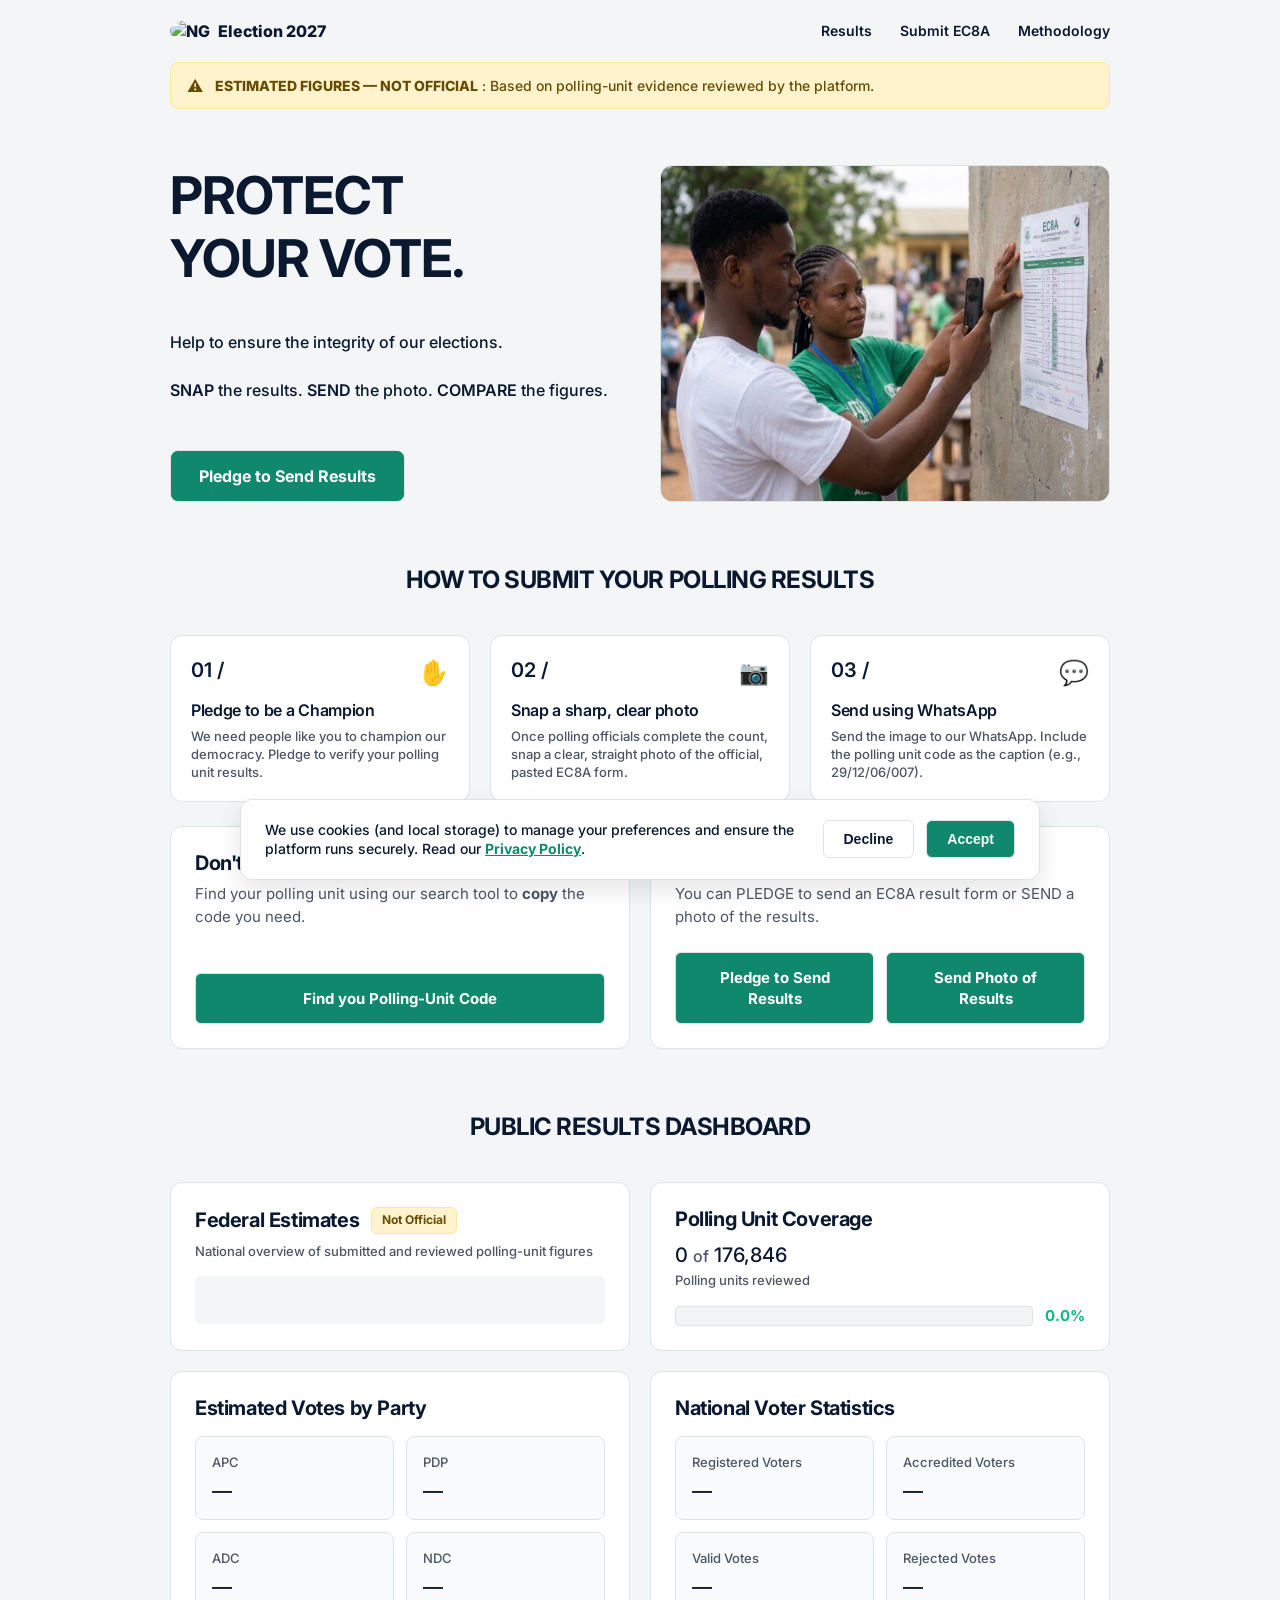
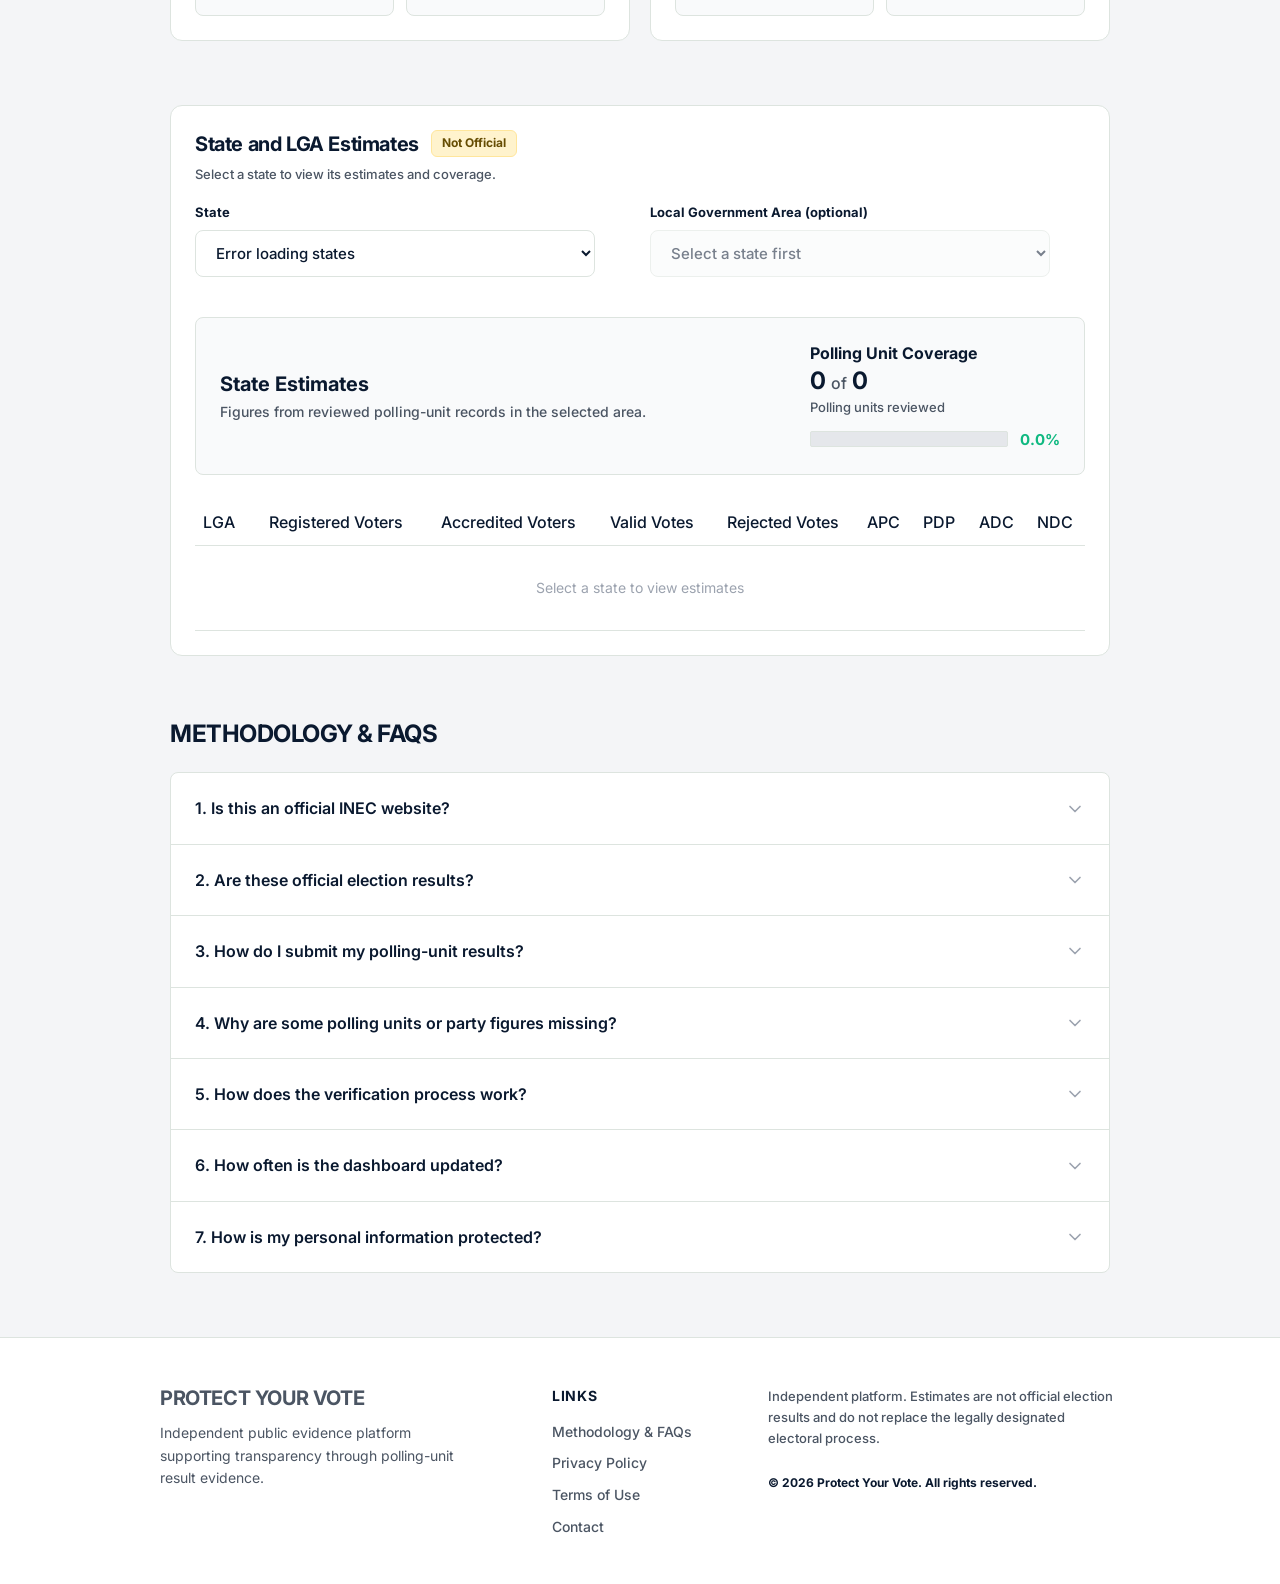
==== index.html @ 1fa4edd4 "Refine styles and margins in index.html Updated various styles and margins for better layout and spa" ====
<!DOCTYPE html>
<html lang="en">
<head>
    <meta charset="UTF-8">
    <meta name="viewport" content="width=device-width, initial-scale=1.0">
    <title>Nigerian Election 2027 — Estimated Figures</title>
    <link rel="stylesheet" href="style.css">
    <link rel="preconnect" href="https://fonts.googleapis.com">
    <link rel="preconnect" href="https://fonts.gstatic.com" crossorigin>
    <link href="https://fonts.googleapis.com/css2?family=Inter:wght@400;500;600;700;800;900&display=swap" rel="stylesheet">

    <style>
        /* Design System */
        :root {
            --bg: #F4F5F7;
            --surface: #FFFFFF;
            --ink: #0A192F;
            --muted: #4B5563;
            
            --accent-green: #10886E;
            --accent-green-hover: #0c6b56;
            
            --border-subtle: 1px solid #DDE4DF;
        }

        * { box-sizing: border-box; margin: 0; padding: 0; }
        body { font-family: 'Inter', sans-serif; background: var(--bg); color: var(--ink); line-height: 1.4; -webkit-font-smoothing: antialiased; }
        .container { max-width: 1000px; margin: 0 auto; padding: 0 20px; }

        /* Typography */
        h1, h2, h3, .heavy-text {
            font-weight: 700;
            letter-spacing: -0.02em;
            line-height: 1.2;
        }
        h1 { font-size: 52px; margin-bottom: 16px; text-transform: uppercase; }
        
        .section-title { font-size: 24px; text-transform: uppercase; margin: 64px 0 24px; }
        
        /* UPDATED: Increased bottom margin for more space above cards */
        .section-title-center { font-size: 24px; text-transform: uppercase; margin: 64px 0 40px; text-align: center; }

        /* Navigation */
        .nav { display: flex; justify-content: space-between; align-items: center; padding: 20px 0; }
        .logo { font-weight: 800; font-size: 16px; display: flex; align-items: center; gap: 8px; }
        .nav-links { display: flex; gap: 28px; font-size: 14px; font-weight: 600; }
        .nav-links a { text-decoration: none; color: var(--ink); transition: opacity 0.2s; }
        .nav-links a:hover { opacity: 0.7; }

        /* Alert Pill */
        .alert-pill { 
            background: #FFF3CD; 
            color: #664D03; 
            border: 1px solid #FFE69C; 
            border-radius: 8px; 
            padding: 12px 16px; 
            display: flex; 
            align-items: center; 
            gap: 12px; 
            font-size: 14px; 
            font-weight: 500; 
            margin-bottom: 56px; /* UPDATED: Increased space below alert */
            line-height: 1.5;
        }
        .alert-pill span:first-child { font-size: 16px; line-height: 1; }
        .alert-pill strong { font-weight: 800; }

        /* Hero Section */
        .hero { display: grid; grid-template-columns: 1fr 1fr; gap: 40px; align-items: stretch; margin-bottom: 40px; }
        .hero-text { display: flex; flex-direction: column; justify-content: space-between; }
        .hero-text p { font-size: 16px; font-weight: 500; margin-bottom: 24px; line-height: 1.5; }
        
        .hero-text p span { text-transform: uppercase; font-weight: 600; }

        /* Button */
        .btn-primary {
            background: var(--accent-green);
            color: white;
            padding: 14px 28px;
            border-radius: 8px;
            text-decoration: none;
            font-weight: 700;
            font-size: 16px;
            display: inline-block;
            border: var(--border-subtle);
            box-shadow: none;
            transition: background 0.15s;
            align-self: flex-start; 
        }
        .btn-primary:hover { background: var(--accent-green-hover); }

        /* Hero Image */
        .hero-image-wrapper { position: relative; border: var(--border-subtle); border-radius: 12px; overflow: hidden; height: 100%; }
        .hero-image { width: 100%; height: 100%; object-fit: cover; display: block; }

        /* How to Submit */
        .steps-grid { display: grid; grid-template-columns: repeat(3, 1fr); gap: 20px; margin-bottom: 24px; }
        .step-card { background: var(--surface); border: var(--border-subtle); border-radius: 12px; padding: 20px; }
        .step-top { display: flex; justify-content: space-between; align-items: flex-start; margin-bottom: 12px; }
        
        .step-num { font-size: 20px; font-weight: 600; }
        .step-icon { font-size: 24px; }
        .step-card h3 { font-size: 16px; font-weight: 600; margin-bottom: 6px; }
        
        .step-card p { font-size: 13px; color: var(--muted); font-weight: 500; }

        /* Action Panels */
        .action-panels {
            display: grid;
            grid-template-columns: 1fr 1fr;
            gap: 20px;
            margin-bottom: 24px;
        }
        .action-panel {
            background: var(--surface);
            border: var(--border-subtle);
            border-radius: 12px;
            padding: 24px;
            display: flex;
            flex-direction: column;
        }
        .action-panel h3 { font-size: 20px; margin-bottom: 8px; color: var(--ink); }
        .action-panel p { font-size: 15px; color: var(--muted); margin-bottom: 24px; line-height: 1.5; }
        .btn-action {
            display: flex;
            align-items: center;
            justify-content: center;
            background: var(--accent-green);
            color: white;
            text-align: center;
            padding: 14px 20px;
            border-radius: 6px;
            text-decoration: none;
            font-weight: 700;
            font-size: 15px;
            transition: background 0.15s;
            border: var(--border-subtle);
            cursor: pointer;
            width: 100%;
        }
        .btn-action:hover { background: var(--accent-green-hover); }
        .action-buttons-row { display: flex; gap: 12px; margin-top: auto; }

        /* ---------------------------------------------------------
           FEDERAL ESTIMATES CARD SECTION
           --------------------------------------------------------- */
        .federal-container {
            display: grid;
            grid-template-columns: 1fr 1fr;
            gap: 20px;
            margin-bottom: 24px; 
        }
        .fed-card {
            background: #FFFFFF;
            border: var(--border-subtle);
            border-radius: 12px;
            padding: 24px;
        }
        .fed-header-row {
            display: flex;
            align-items: center;
            gap: 12px;
            margin-bottom: 8px;
        }
        .fed-card h3 { font-size: 20px; color: var(--ink); }
        
        .badge-not-official {
            background: #FFF3CD; 
            color: #664D03; 
            border: 1px solid #FFE69C; 
            padding: 4px 10px;
            border-radius: 6px;
            font-size: 12px;
            font-weight: 700;
            white-space: nowrap;
        }
        
        .fed-subtext { font-size: 13px; color: var(--muted); margin-bottom: 16px; font-weight: 500; }
        .fed-placeholder-bar { background: #F4F5F7; height: 48px; border-radius: 6px; width: 100%; }
        .fed-big-number { font-size: 20px; font-weight: 500; margin: 12px 0 4px 0; color: var(--ink); line-height: 1.2; }
        .fed-big-number span { font-size: 16px; font-weight: 500; color: var(--muted); }
        .fed-progress-wrapper { display: flex; align-items: center; gap: 12px; margin-top: 16px; }
        .fed-progress-track { flex-grow: 1; height: 20px; background: #F3F4F6; border-radius: 4px; overflow: hidden; border: var(--border-subtle); }
        .fed-progress-fill { height: 100%; background: #10B981; width: 0%; transition: width 0.3s ease; }
        .fed-progress-label { font-size: 15px; font-weight: 700; color: #10B981; }
        .fed-stat-grid { display: grid; grid-template-columns: 1fr 1fr; gap: 12px; margin-top: 16px; }
        .fed-stat-box { background: #F9FAFB; border-radius: 8px; padding: 16px; display: flex; flex-direction: column; gap: 8px; border: var(--border-subtle); }
        .fed-stat-box .label { font-size: 13px; color: var(--muted); font-weight: 500; }
        .fed-stat-box .value { font-size: 20px; font-weight: 500; color: var(--ink); line-height: 1.2; }

        /* ---------------------------------------------------------
           STATE & LGA ESTIMATES SECTION
           --------------------------------------------------------- */
        .dashboard-section { 
            background: #FFFFFF; 
            border: var(--border-subtle); 
            border-radius: 12px; 
            padding: 24px; 
            margin-top: 64px; 
            margin-bottom: 40px; 
            position: relative;
        }

        /* Header */
        .est-header-row {
            display: flex;
            align-items: center;
            gap: 12px;
            margin-bottom: 8px;
        }
        .est-header-row h3 { font-size: 20px; color: var(--ink); }
        .est-subtext { font-size: 13px; color: var(--muted); margin-bottom: 20px; font-weight: 500; }

        /* Filters */
        .est-filters { 
            display: grid; 
            grid-template-columns: 1fr 1fr; 
            gap: 20px; 
            margin-bottom: 24px; 
        }
        .est-filters label { font-size: 13px; font-weight: 700; margin-bottom: 8px; display: block; color: var(--ink); }
        .est-filters select { 
            width: 100%; 
            padding: 12px 16px; 
            border: var(--border-subtle); 
            border-radius: 8px; 
            font-family: inherit; 
            font-size: 15px; 
            font-weight: 500; 
            background: white; 
            outline: none; 
            cursor: pointer; 
            color: var(--ink);
        }
        .est-filters select:disabled { opacity: 0.55; cursor: not-allowed; background: #F9FAFB; }

        /* Summary Block */
        .est-summary-block {
            background: #F9FAFB;
            border-radius: 8px;
            padding: 24px;
            display: flex;
            justify-content: space-between;
            align-items: center;
            margin-bottom: 24px;
            gap: 20px;
            border: var(--border-subtle);
        }
        .est-summary-left h4 { font-size: 20px; font-weight: 700; margin-bottom: 4px; color: var(--ink); }
        .est-summary-left p { font-size: 14px; color: var(--muted); font-weight: 500; }
        
        .est-summary-right { min-width: 250px; }
        .est-summary-right h4 { font-size: 16px; font-weight: 700; margin-bottom: 4px; }
        .est-big-number { font-size: 24px; font-weight: 700; margin-bottom: 4px; color: var(--ink); line-height: 1.1; }
        .est-big-number span { font-size: 16px; font-weight: 500; color: var(--muted); }
        .est-summary-right p { font-size: 13px; color: var(--muted); font-weight: 500; margin-bottom: 12px; }
        
        .est-progress-wrapper { display: flex; align-items: center; gap: 12px; }
        .est-progress-track { flex-grow: 1; height: 16px; background: #E5E7EB; border-radius: 2px; overflow: hidden; border: var(--border-subtle); }
        .est-progress-fill { height: 100%; background: #10B981; border-radius: 2px; width: 0%; transition: width 0.3s ease; }
        .est-progress-label { font-size: 15px; font-weight: 700; color: #10B981; }

        /* Metrics Table */
        .metrics-container { overflow-x: auto; }
        .metrics-table { width: 100%; border-collapse: collapse; min-width: 700px; }
        .metrics-table th { font-size: 16px; font-weight: 500; color: var(--ink); padding: 12px 8px; border-bottom: var(--border-subtle); white-space: nowrap; text-align: center; }
        .metrics-table th:first-child { text-align: left; }
        .metrics-table td { font-size: 14px; font-weight: 400; color: var(--ink); padding: 16px 8px; border-bottom: var(--border-subtle); text-align: center; }
        .metrics-table td:first-child { text-align: left; }
        .metrics-table td.lga-name { font-size: 14px; font-weight: 400; }

        /* ---------------------------------------------------------
           FAQ ACCORDION STYLES
           --------------------------------------------------------- */
        .faq-container {
            border: var(--border-subtle);
            border-radius: 8px;
            background: var(--surface);
            margin-bottom: 24px;
            overflow: hidden;
        }
        .faq-item { border-bottom: var(--border-subtle); }
        .faq-item:last-child { border-bottom: none; }
        
        .faq-summary {
            display: flex;
            justify-content: space-between;
            align-items: center;
            padding: 24px;
            font-weight: 600;
            font-size: 16px;
            color: var(--ink);
            cursor: pointer;
            list-style: none;
            transition: background 0.15s;
        }
        
        .faq-summary::-webkit-details-marker { display: none; }
        .faq-summary:hover { background: #F9FAFB; }
        .faq-summary svg { width: 20px; height: 20px; color: #9CA3AF; transition: transform 0.2s ease; flex-shrink: 0; }
        .faq-item[open] .faq-summary svg { transform: rotate(180deg); }
        .faq-content { padding: 0 24px 24px 24px; font-size: 15px; color: var(--muted); line-height: 1.6; }

        /* ---------------------------------------------------------
           FOOTER STYLES
           --------------------------------------------------------- */
        .site-footer {
            border-top: var(--border-subtle);
            padding: 48px 0;
            background: var(--surface);
            margin-top: 64px;
        }
        .footer-grid {
            display: grid;
            grid-template-columns: 2fr 1fr 2fr;
            gap: 40px;
            max-width: 1000px;
            margin: 0 auto;
            padding: 0 20px;
        }
        .footer-brand h3 { font-size: 20px; margin-bottom: 12px; text-transform: uppercase; }
        .footer-brand p { font-size: 14px; color: var(--muted); line-height: 1.6; max-width: 300px; }
        
        .footer-links h4, .footer-legal h4 { font-size: 14px; text-transform: uppercase; letter-spacing: 0.05em; margin-bottom: 16px; color: var(--ink); }
        .footer-links ul { list-style: none; display: flex; flex-direction: column; gap: 12px; }
        .footer-links a { text-decoration: none; color: var(--muted); font-size: 14px; font-weight: 500; transition: color 0.15s; cursor: pointer; }
        .footer-links a:hover { color: var(--accent-green); }
        
        .footer-legal p { font-size: 13px; color: var(--muted); line-height: 1.6; margin-bottom: 12px; font-weight: 500; }
        .footer-legal .copyright { font-size: 12px; font-weight: 700; color: var(--ink); margin-top: 24px; }

        /* ---------------------------------------------------------
           COOKIE BANNER STYLES
           --------------------------------------------------------- */
        .cookie-banner {
            position: fixed;
            bottom: 20px;
            left: 20px;
            right: 20px;
            max-width: 800px;
            margin: 0 auto;
            background: var(--surface);
            border: var(--border-subtle);
            border-radius: 12px;
            padding: 20px 24px;
            display: flex;
            justify-content: space-between;
            align-items: center;
            gap: 24px;
            box-shadow: 0 10px 25px rgba(0,0,0,0.1);
            z-index: 1000;
            transform: translateY(150%);
            transition: transform 0.3s ease;
        }
        .cookie-banner.show { transform: translateY(0); }
        .cookie-banner p { font-size: 14px; font-weight: 500; color: var(--ink); }
        .cookie-buttons { display: flex; gap: 12px; flex-shrink: 0; }
        .btn-cookie {
            padding: 10px 20px;
            border-radius: 6px;
            font-weight: 700;
            font-size: 14px;
            cursor: pointer;
            border: var(--border-subtle);
            transition: all 0.15s;
        }
        .btn-accept { background: var(--accent-green); color: white; }
        .btn-accept:hover { background: var(--accent-green-hover); }
        .btn-decline { background: transparent; color: var(--ink); }
        .btn-decline:hover { background: #F3F4F6; }

        /* ---------------------------------------------------------
           MODAL STYLES (Privacy & Terms)
           --------------------------------------------------------- */
        dialog.modal {
            border: var(--border-subtle);
            border-radius: 12px;
            padding: 0;
            background: var(--surface);
            max-width: 800px;
            width: 90%;
            margin: auto;
            box-shadow: 0 20px 40px rgba(0,0,0,0.2);
        }
        dialog.modal::backdrop {
            background: rgba(10, 25, 47, 0.7);
            backdrop-filter: blur(4px);
        }
        .modal-header {
            display: flex;
            justify-content: space-between;
            align-items: center;
            padding: 24px;
            border-bottom: var(--border-subtle);
            background: #F9FAFB;
        }
        .modal-header h2 { font-size: 22px; text-transform: uppercase; }
        .close-btn {
            background: none;
            border: none;
            font-size: 28px;
            font-weight: 700;
            color: var(--ink);
            cursor: pointer;
            line-height: 1;
        }
        .close-btn:hover { color: #EF4444; }
        .modal-content {
            padding: 32px 24px;
            max-height: 60vh;
            overflow-y: auto;
            font-size: 15px;
            color: var(--muted);
            line-height: 1.6;
        }
        .modal-content h3 { font-size: 18px; color: var(--ink); margin: 24px 0 12px 0; }
        .modal-content h3:first-child { margin-top: 0; }
        .modal-content p { margin-bottom: 16px; }
        .modal-content ul, .modal-content ol { margin-left: 20px; margin-bottom: 16px; }
        .modal-content li { margin-bottom: 8px; }
        .modal-content strong { color: var(--ink); }

        @media (max-width: 768px) {
            .hero { grid-template-columns: 1fr; }
            h1 { font-size: 38px; }
            .steps-grid, .action-panels, .federal-container, .est-filters { grid-template-columns: 1fr; }
            .action-buttons-row { flex-direction: column; }
            .est-summary-block { flex-direction: column; align-items: flex-start; }
            .est-summary-right { width: 100%; }
            .nav-links { display: none; }
            .section-title, .section-title-center { margin: 48px 0 24px; }
            .dashboard-section { margin-top: 48px; }
            
            /* Footer mobile */
            .footer-grid { grid-template-columns: 1fr; gap: 32px; }
            .cookie-banner { flex-direction: column; align-items: flex-start; gap: 16px; }
            .cookie-buttons { width: 100%; }
            .btn-cookie { flex: 1; }
            
            /* Make alert text wrap nicely on mobile */
            .alert-pill { flex-direction: column; gap: 8px; margin-bottom: 40px; }
            .alert-pill span:first-child { font-size: 20px; }
        }
    </style>
</head>
<body>

<div class="container">
    <!-- Nav -->
    <nav class="nav">
        <div class="logo">
            <img src="https://flagcdn.com/w40/ng.png" alt="NG" style="border-radius: 50%;"> Election 2027
        </div>
        <div class="nav-links">
            <a href="#dashboard">Results</a>
            <a href="#submit">Submit EC8A</a>
            <a href="#methodology">Methodology</a>
        </div>
    </nav>

    <!-- Alert -->
    <div class="alert-pill">
        <span>⚠️</span>
        <div>
            <strong>ESTIMATED FIGURES — NOT OFFICIAL</strong> : Based on polling-unit evidence reviewed by the platform.
        </div>
    </div>

    <!-- Hero -->
    <section class="hero" id="submit">
        <div class="hero-text">
            <h1>Protect<br>Your Vote.</h1>
            <!-- Added <br><br> for spacing -->
            <p>
                Help to ensure the integrity of our elections.<br><br>
                <span>SNAP</span> the results. <span>SEND</span> the photo. <span>COMPARE</span> the figures.
            </p>
            <a href="#" class="btn-primary" target="_blank">Pledge to Send Results</a>
        </div>
        
        <div class="hero-image-wrapper">
            <img src="hero.jpg" alt="Citizen taking photo" class="hero-image">
        </div>
    </section>

    <!-- How to Submit (Centered, with updated margin spacing) -->
    <h2 class="section-title-center">How to Submit Your Polling Results</h2>
    <div class="steps-grid">
        <div class="step-card">
            <div class="step-top">
                <div class="step-num">01 /</div>
                <div class="step-icon">✋</div>
            </div>
            <h3>Pledge to be a Champion</h3>
            <p>We need people like you to champion our democracy. Pledge to verify your polling unit results.</p>
        </div>
        <div class="step-card">
            <div class="step-top">
                <div class="step-num">02 /</div>
                <div class="step-icon">📷</div>
            </div>
            <h3>Snap a sharp, clear photo</h3>
            <p>Once polling officials complete the count, snap a clear, straight photo of the official, pasted EC8A form.</p>
        </div>
        <div class="step-card">
            <div class="step-top">
                <div class="step-num">03 /</div>
                <div class="step-icon">💬</div>
            </div>
            <h3>Send using WhatsApp</h3>
            <p>Send the image to our WhatsApp. Include the polling unit code as the caption (e.g., 29/12/06/007).</p>
        </div>
    </div>

    <!-- Action Panels -->
    <div class="action-panels">
        <div class="action-panel">
            <h3>Don't know your polling unit code?</h3>
            <p>Find your polling unit using our search tool to <strong>copy</strong> the code you need.</p>
            <a href="search.html" class="btn-action" style="margin-top: auto;">Find you Polling-Unit Code</a>
        </div>
        
        <div class="action-panel">
            <h3>Ready to contribute?</h3>
            <p>You can PLEDGE to send an EC8A result form or SEND a photo of the results.</p>
            <div class="action-buttons-row">
                <a href="#" class="btn-action" target="_blank">Pledge to Send Results</a>
                <a href="#" class="btn-action" target="_blank">Send Photo of Results</a>
            </div>
        </div>
    </div>

    <!-- Dashboard Heading (Centered, with updated margin spacing) -->
    <h2 class="section-title-center" id="dashboard">Public Results Dashboard</h2>

    <!-- FEDERAL ESTIMATES CARD SECTION -->
    <div class="federal-container">
        <div class="fed-card">
            <div class="fed-header-row">
                <h3>Federal Estimates</h3>
                <span class="badge-not-official">Not Official</span>
            </div>
            <p class="fed-subtext">National overview of submitted and reviewed polling-unit figures</p>
            <div class="fed-placeholder-bar"></div>
        </div>

        <div class="fed-card">
            <h3>Polling Unit Coverage</h3>
            <div class="fed-big-number" id="dash-coverage-text">0 <span>of</span> 176,846</div>
            <p class="fed-subtext">Polling units reviewed</p>
            <div class="fed-progress-wrapper">
                <div class="fed-progress-track">
                    <div class="fed-progress-fill" id="dash-progress-fill"></div>
                </div>
                <div class="fed-progress-label" id="dash-coverage-pct">0.0%</div>
            </div>
        </div>

        <div class="fed-card">
            <h3>Estimated Votes by Party</h3>
            <div class="fed-stat-grid">
                <div class="fed-stat-box"><span class="label">APC</span><span class="value" id="dash-apc">—</span></div>
                <div class="fed-stat-box"><span class="label">PDP</span><span class="value" id="dash-pdp">—</span></div>
                <div class="fed-stat-box"><span class="label">ADC</span><span class="value" id="dash-adc">—</span></div>
                <div class="fed-stat-box"><span class="label">NDC</span><span class="value" id="dash-ndc">—</span></div>
            </div>
        </div>

        <div class="fed-card">
            <h3>National Voter Statistics</h3>
            <div class="fed-stat-grid">
                <div class="fed-stat-box"><span class="label">Registered Voters</span><span class="value" id="dash-registered">—</span></div>
                <div class="fed-stat-box"><span class="label">Accredited Voters</span><span class="value" id="dash-accredited">—</span></div>
                <div class="fed-stat-box"><span class="label">Valid Votes</span><span class="value" id="dash-valid">—</span></div>
                <div class="fed-stat-box"><span class="label">Rejected Votes</span><span class="value" id="dash-rejected">—</span></div>
            </div>
        </div>
    </div>

    <!-- STATE & LGA ESTIMATES SECTION -->
    <div class="dashboard-section">
        <div class="est-header-row">
            <h3>State and LGA Estimates</h3>
            <span class="badge-not-official">Not Official</span>
        </div>
        <p class="est-subtext">Select a state to view its estimates and coverage.</p>

        <div class="est-filters">
            <div>
                <label for="state-select">State</label>
                <select id="state-select" onchange="updateState()">
                    <option value="">Select a state</option>
                </select>
            </div>
            <div>
                <label for="lga-select">Local Government Area (optional)</label>
                <select id="lga-select" disabled onchange="updateLga()">
                    <option value="">Select a state first</option>
                </select>
            </div>
        </div>

        <div class="est-summary-block">
            <div class="est-summary-left">
                <h4 id="dynamic-state-title">State Estimates</h4>
                <p>Figures from reviewed polling-unit records in the selected area.</p>
            </div>
            <div class="est-summary-right">
                <h4>Polling Unit Coverage</h4>
                <div class="est-big-number" id="est-coverage-text">0 <span>of</span> 0</div>
                <p>Polling units reviewed</p>
                <div class="est-progress-wrapper">
                    <div class="est-progress-track">
                        <div class="est-progress-fill" id="est-progress-fill"></div>
                    </div>
                    <div class="est-progress-label" id="est-coverage-pct">0.0%</div>
                </div>
            </div>
        </div>

        <div class="metrics-container">
            <table class="metrics-table">
                <thead>
                    <tr>
                        <th>LGA</th>
                        <th>Registered Voters</th>
                        <th>Accredited Voters</th>
                        <th>Valid Votes</th>
                        <th>Rejected Votes</th>
                        <th>APC</th>
                        <th>PDP</th>
                        <th>ADC</th>
                        <th>NDC</th>
                    </tr>
                </thead>
                <tbody id="metrics-body">
                    <tr><td colspan="9" style="text-align:center; padding: 32px; color: #9CA3AF;">Select a state to view estimates</td></tr>
                </tbody>
            </table>
        </div>
    </div>

    <!-- FAQ SECTION -->
    <h2 class="section-title" id="methodology">Methodology & FAQs</h2>
    
    <div class="faq-container">
        <details class="faq-item" name="faq">
            <summary class="faq-summary">
                1. Is this an official INEC website?
                <svg viewBox="0 0 24 24" fill="none" stroke="currentColor" stroke-width="2" stroke-linecap="round" stroke-linejoin="round"><polyline points="6 9 12 15 18 9"></polyline></svg>
            </summary>
            <div class="faq-content">
                <strong>No.</strong> This is an independent, non-partisan public evidence platform. We are not affiliated with INEC, any political party, or government body. We do not replace or represent the official electoral process.
            </div>
        </details>

        <details class="faq-item" name="faq">
            <summary class="faq-summary">
                2. Are these official election results?
                <svg viewBox="0 0 24 24" fill="none" stroke="currentColor" stroke-width="2" stroke-linecap="round" stroke-linejoin="round"><polyline points="6 9 12 15 18 9"></polyline></svg>
            </summary>
            <div class="faq-content">
                <strong>No.</strong> All figures displayed are <strong>estimates</strong> based on polling-unit evidence submitted to and approved by our platform. They are meant to provide transparency and may be incomplete. They should not be treated as official results.
            </div>
        </details>

        <details class="faq-item" name="faq">
            <summary class="faq-summary">
                3. How do I submit my polling-unit results?
                <svg viewBox="0 0 24 24" fill="none" stroke="currentColor" stroke-width="2" stroke-linecap="round" stroke-linejoin="round"><polyline points="6 9 12 15 18 9"></polyline></svg>
            </summary>
            <div class="faq-content">
                <p style="margin-bottom: 8px;">It only takes a minute:</p>
                <ol style="margin-left: 20px; display: flex; flex-direction: column; gap: 4px;">
                    <li>Take a sharp, clear photograph of the completed <strong>EC8A result form</strong> after the count.</li>
                    <li>Send it through our designated <strong>WhatsApp channel</strong>.</li>
                    <li>Include your polling-unit code as the caption (e.g., <code>26/10/01/007</code>). <em>If you don't know your code, use our polling-unit search tool.</em></li>
                </ol>
            </div>
        </details>

        <details class="faq-item" name="faq">
            <summary class="faq-summary">
                4. Why are some polling units or party figures missing?
                <svg viewBox="0 0 24 24" fill="none" stroke="currentColor" stroke-width="2" stroke-linecap="round" stroke-linejoin="round"><polyline points="6 9 12 15 18 9"></polyline></svg>
            </summary>
            <div class="faq-content">
                <p style="margin-bottom: 8px;">A dash (<strong>—</strong>) means no reportable figure is currently available; it does <strong>not</strong> mean zero. Data may be missing because:</p>
                <ul style="margin-left: 20px; display: flex; flex-direction: column; gap: 4px;">
                    <li>Evidence has not yet been submitted.</li>
                    <li>The photo was unclear or incomplete.</li>
                    <li>The submission is still undergoing manual review.</li>
                </ul>
            </div>
        </details>

        <details class="faq-item" name="faq">
            <summary class="faq-summary">
                5. How does the verification process work?
                <svg viewBox="0 0 24 24" fill="none" stroke="currentColor" stroke-width="2" stroke-linecap="round" stroke-linejoin="round"><polyline points="6 9 12 15 18 9"></polyline></svg>
            </summary>
            <div class="faq-content">
                Every submission is manually reviewed by our team to ensure the photo matches the correct polling unit and the numbers are legible. We cross-reference the data before it is approved and added to the public estimates.
            </div>
        </details>

        <details class="faq-item" name="faq">
            <summary class="faq-summary">
                6. How often is the dashboard updated?
                <svg viewBox="0 0 24 24" fill="none" stroke="currentColor" stroke-width="2" stroke-linecap="round" stroke-linejoin="round"><polyline points="6 9 12 15 18 9"></polyline></svg>
            </summary>
            <div class="faq-content">
                The dashboard updates dynamically as new evidence is reviewed and approved by our team. During peak submission times, there may be a slight delay.
            </div>
        </details>

        <details class="faq-item" name="faq">
            <summary class="faq-summary">
                7. How is my personal information protected?
                <svg viewBox="0 0 24 24" fill="none" stroke="currentColor" stroke-width="2" stroke-linecap="round" stroke-linejoin="round"><polyline points="6 9 12 15 18 9"></polyline></svg>
            </summary>
            <div class="faq-content">
                We prioritize the privacy of our submitters. Access to private submission details is strictly restricted. Please read our <a href="#" onclick="openModal('privacy-modal'); return false;" style="color: var(--accent-green); font-weight: 700; text-decoration: none;">Privacy Policy</a> to understand what data we collect, how it is used, and how to raise a privacy concern.
            </div>
        </details>
    </div>
</div>

<!-- FOOTER -->
<footer class="site-footer">
    <div class="footer-grid">
        <div class="footer-brand">
            <h3>Protect Your Vote</h3>
            <p>Independent public evidence platform supporting transparency through polling-unit result evidence.</p>
        </div>
        
        <div class="footer-links">
            <h4>Links</h4>
            <ul>
                <li><a href="#methodology">Methodology & FAQs</a></li>
                <li><a href="#" onclick="openModal('privacy-modal'); return false;">Privacy Policy</a></li>
                <li><a href="#" onclick="openModal('terms-modal'); return false;">Terms of Use</a></li>
                <li><a href="mailto:contact@protectyourvote.org">Contact</a></li>
            </ul>
        </div>
        
        <div class="footer-legal">
            <p>Independent platform. Estimates are not official election results and do not replace the legally designated electoral process.</p>
            <p class="copyright">&copy; 2026 Protect Your Vote. All rights reserved.</p>
        </div>
    </div>
</footer>

<!-- COOKIE BANNER -->
<div id="cookie-banner" class="cookie-banner">
    <p>We use cookies (and local storage) to manage your preferences and ensure the platform runs securely. Read our <a href="#" onclick="openModal('privacy-modal'); return false;" style="color: var(--accent-green); font-weight: 700; text-decoration: underline;">Privacy Policy</a>.</p>
    <div class="cookie-buttons">
        <button class="btn-cookie btn-decline" onclick="handleCookies('declined')">Decline</button>
        <button class="btn-cookie btn-accept" onclick="handleCookies('accepted')">Accept</button>
    </div>
</div>

<!-- PRIVACY POLICY MODAL -->
<dialog id="privacy-modal" class="modal">
    <div class="modal-header">
        <h2>Privacy Policy</h2>
        <button class="close-btn" onclick="closeModal('privacy-modal')">&times;</button>
    </div>
    <div class="modal-content">
        <p><strong>Last updated: October 2026</strong></p>
        <p>Protect Your Vote (“we”, “us” or “our”) is an independent public election evidence platform. This Privacy Policy explains how we collect, use, store, share and protect personal data when you visit our website or submit evidence through our designated WhatsApp channel.</p>
        <p>We aim to handle personal data transparently and in accordance with applicable data protection laws.</p>

        <h3>1. Who Is Responsible for Your Data?</h3>
        <p>The organisation or person responsible for deciding how your personal data is used is:</p>
        <ul>
            <li><strong>Platform:</strong> Protect Your Vote</li>
            <li><strong>Data controller:</strong> [Insert the full legal name of the responsible person or organisation]</li>
            <li><strong>Contact:</strong> privacy@protectyourvote.org</li>
        </ul>
        <p>Please confirm these details before publication and ensure the contact address is monitored.</p>

        <h3>2. What Information Do We Collect?</h3>
        <p>Depending on how you use the platform, we may collect:</p>
        <ul>
            <li><strong>Submitted evidence:</strong> Photographs of EC8A result forms, polling-unit codes and figures extracted from submitted images.</li>
            <li><strong>Submission and communication data:</strong> Your WhatsApp phone number, message identifiers, submission timestamps and information needed to process or investigate a submission.</li>
            <li><strong>Review and integrity records:</strong> Duplicate indicators, review decisions, corrections and records needed to maintain the reliability of submissions.</li>
            <li><strong>Technical information:</strong> Website access logs, device or browser information and cookie or local-storage data, where collected.</li>
        </ul>
        <p>Submitted images may contain information about people other than the submitter. We aim to avoid publishing unnecessary personal information.</p>

        <h3>3. How Do We Use Your Information?</h3>
        <p>We use relevant information to:</p>
        <ul>
            <li>Receive, process and review polling-unit evidence.</li>
            <li>Extract and check figures before they are approved for aggregation.</li>
            <li>Identify possible duplicate, incomplete or inconsistent submissions.</li>
            <li>Produce public estimates and explain polling-unit evidence coverage.</li>
            <li>Maintain platform security, prevent misuse, correct errors and respond to enquiries.</li>
            <li>Meet applicable legal obligations and handle privacy requests.</li>
        </ul>
        <p>Automated tools may assist with image processing and data extraction. Human review may be required where figures are unclear, conflicting or require further assessment.</p>

        <h3>4. Our Lawful Basis for Processing</h3>
        <p>Where applicable data protection law requires a lawful basis, we will identify and document the basis relied upon for each processing purpose.</p>
        <p>Depending on the purpose and circumstances, this may include legitimate interests, consent or compliance with a legal obligation. The appropriate basis must be assessed and confirmed before publication.</p>
        <p>Where we rely on consent, you may withdraw it, although this does not make processing carried out lawfully before withdrawal unlawful.</p>

        <h3>5. What Information May Be Published?</h3>
        <p>The platform publishes aggregated estimates and related evidence-coverage information.</p>
        <p>Where original EC8A images or extracts are made available publicly, they may reveal information beyond the submitter's identity. We will assess whether redaction or other safeguards are appropriate before publication.</p>
        <p>We do not intend to publish submitters' private WhatsApp conversations or phone numbers on the public dashboard.</p>
        <p>Removing a name or phone number does not necessarily make an image anonymous. Public evidence will be handled in accordance with our publication procedures and applicable law.</p>

        <h3>6. Who May Receive Your Information?</h3>
        <p>Where necessary for the platform's operation, information may be processed by authorised service providers, such as:</p>
        <ul>
            <li>WhatsApp or its relevant service providers, for receiving submissions.</li>
            <li>Website hosting, database and infrastructure providers.</li>
            <li>Image-processing or data-extraction service providers, if used.</li>
            <li>Authorised reviewers or personnel responsible for security, corrections and support.</li>
            <li>Regulators, courts or other parties where disclosure is required or permitted by law.</li>
        </ul>
        <p>We will identify the relevant providers and explain material sharing arrangements in accordance with applicable requirements.</p>

        <h3>7. International Data Transfers</h3>
        <p>Some service providers may process or store information outside the country in which it was collected.</p>
        <p>Where applicable law requires safeguards for international transfers, we will implement the appropriate measures and provide information about them as required.</p>
        <p>[Confirm the countries in which your WhatsApp, hosting, database, backup and other service providers process or store personal data.]</p>

        <h3>8. How Long Do We Keep Information?</h3>
        <p>We retain personal data only for as long as necessary for the purposes described in this policy, subject to applicable legal obligations and legitimate evidence-preservation requirements.</p>
        <p>Different retention periods may apply to original images, phone numbers, message identifiers, review records, technical logs and published evidence.</p>
        <p>[Before publication, specify the retention period or the criteria used to determine it for each major category of data, including when data is deleted or anonymised.]</p>

        <h3>9. How We Protect Information</h3>
        <p>We use appropriate technical and organisational safeguards designed to protect information against unauthorised access, loss, alteration or disclosure.</p>
        <p>Access to personal data should be restricted to authorised people and services that need it for legitimate platform purposes.</p>
        <p>No online service can guarantee absolute security. We will respond to suspected data breaches in accordance with applicable legal requirements.</p>

        <h3>10. Cookies and Website Preferences</h3>
        <p>The website may use essential cookies or local storage to support necessary functions and remember preferences.</p>
        <p>If analytics, embedded content or other non-essential technologies are used, we will explain their purposes and provide any consent and preference controls required by applicable law.</p>
        <p>You can use the <strong>Manage Cookie Settings</strong> banner to review or change your preferences where that feature is available.</p>

        <h3>11. Your Data Protection Rights</h3>
        <p>Depending on the applicable law and circumstances, you may have the right to:</p>
        <ul>
            <li>Request access to your personal data.</li>
            <li>Request correction of inaccurate or incomplete data.</li>
            <li>Request deletion of personal data.</li>
            <li>Request restriction of certain processing.</li>
            <li>Object to certain processing.</li>
            <li>Request a copy of data in a portable format where applicable.</li>
            <li>Withdraw consent where processing relies on consent.</li>
        </ul>
        <p>These rights are subject to applicable legal conditions and exceptions. A request to delete personal information does not necessarily require the removal of every underlying election-evidence record or public-interest record.</p>
        <p>To make a request, contact <strong>privacy@protectyourvote.org</strong>. We may need to verify your identity before responding.</p>
        <p>We will respond within the timeframe required by the applicable law. Where permitted, that period may be extended for complex or multiple requests, and we will explain this if necessary.</p>

        <h3>12. Complaints</h3>
        <p>If you have concerns about how your personal data is handled, please contact us first at privacy@protectyourvote.org.</p>
        <p>Where applicable, you may also lodge a complaint with the relevant data protection supervisory authority. Depending on the circumstances, this may include the UK Information Commissioner's Office or the Nigeria Data Protection Commission.</p>

        <h3>13. Children's Privacy</h3>
        <p>The platform is intended for people who can lawfully participate in its activities. If we learn that personal data has been collected or used unlawfully, including data relating to children where additional safeguards apply, we will assess the matter and take appropriate action.</p>

        <h3>14. Changes to This Policy</h3>
        <p>We may update this Privacy Policy when our practices, services or legal obligations change. The latest version and its revision date will be published on this page.</p>

        <h3>15. Contact Us</h3>
        <p>For privacy questions, requests or complaints, contact:</p>
        <p><strong>Email:</strong> privacy@protectyourvote.org</p>
        <p><strong>Data controller:</strong> [Insert the full legal name of the responsible person or organisation]</p>
    </div>
</dialog>

<!-- TERMS OF USE MODAL -->
<dialog id="terms-modal" class="modal">
    <div class="modal-header">
        <h2>Terms of Use</h2>
        <button class="close-btn" onclick="closeModal('terms-modal')">&times;</button>
    </div>
    <div class="modal-content">
        <p><strong>Last updated: October 2026</strong></p>

        <h3>1. Acceptance of Terms</h3>
        <p>By accessing or using Protect Your Vote, you agree to these Terms of Use. If you do not agree, please do not use the platform.</p>

        <h3>2. Nature of the Platform</h3>
        <p>Protect Your Vote is an independent, non-partisan public election evidence platform. It is not INEC and is not an official election-results publication service.</p>
        <p>Figures displayed are estimates based on polling-unit evidence available to and approved for aggregation by the platform. They may be incomplete, subject to review or correction, and must not be treated as official election results or declarations of winners.</p>

        <h3>3. User Submissions</h3>
        <p>When submitting evidence, you agree to:</p>
        <ul>
            <li>Submit images that you reasonably believe accurately represent the polling-unit result form.</li>
            <li>Provide the correct polling-unit code to the best of your knowledge.</li>
            <li>Avoid knowingly submitting false, misleading, fabricated or deliberately manipulated evidence.</li>
            <li>Only submit images you are legally entitled to share.</li>
        </ul>
        <p>You must not use the platform to impersonate others, interfere with its operation or submit evidence for a fraudulent or misleading purpose.</p>

        <h3>4. Use of Submitted Evidence</h3>
        <p>By submitting an image, you grant Protect Your Vote permission to receive, store, process, review and use it for the platform's election-evidence and reporting purposes.</p>
        <p>Where applicable, this permission includes publishing approved evidence or relevant extracts, subject to the platform's review procedures, privacy commitments and applicable law. Submission does not guarantee publication.</p>
        <p>You retain any rights you hold in the submitted material. The platform may restrict, withhold or remove submissions where there are reasonable concerns about accuracy, duplication, privacy, legality or compliance with these Terms.</p>

        <h3>5. Accuracy, Estimates and Corrections</h3>
        <p>The platform applies review procedures but cannot guarantee that every submitted image or recorded figure is authentic, complete or accurate.</p>
        <p>Estimates may change as further evidence is received, records are reviewed or errors are corrected. Visitors should consider the displayed evidence coverage and limitations when interpreting figures.</p>
        <p>The platform does not replace official electoral processes or determine election outcomes.</p>

        <h3>6. Acceptable Use and Access</h3>
        <p>You must not knowingly misuse the platform, attempt to gain unauthorised access, disrupt its operation or use information obtained from it for unlawful purposes.</p>
        <p>We may restrict access to the platform or remove material where reasonably necessary to address abuse, security risks, legal obligations or violations of these Terms.</p>

        <h3>7. Privacy and Personal Information</h3>
        <p>Personal information submitted through the platform or its associated communication channels is handled in accordance with our Privacy Policy.</p>
        <p>Please read the Privacy Policy for details of the information collected, its purposes, retention, sharing, applicable rights and how to contact us about privacy concerns.</p>

        <h3>8. Availability and Liability</h3>
        <p>The platform and its published information are provided for public information and scrutiny. We do not guarantee uninterrupted availability, error-free operation or that all published information will be complete or current.</p>
        <p>To the extent permitted by applicable law, we exclude liability for loss arising from reliance on incomplete, inaccurate or outdated estimates, or temporary platform unavailability.</p>
        <p>Nothing in these Terms excludes or limits liability that cannot lawfully be excluded or limited, or any rights that applicable law protects.</p>

        <h3>9. Changes to These Terms</h3>
        <p>We may update these Terms to reflect changes to the platform, its processes or applicable legal requirements. The latest version and its revision date will be published on this page.</p>

        <h3>10. Applicable Law and Contact</h3>
        <p>These Terms are subject to the laws and jurisdiction applicable to the platform's operator and its activities. This provision does not remove any mandatory legal protections that apply.</p>
        <p>For questions, complaints or concerns about these Terms, contact us at the contact address published on the website.</p>

        <p style="margin-top: 32px; font-weight: 700; color: #EF4444;">Important: These Terms should be read alongside the Privacy Policy and Methodology. They do not constitute legal advice or guarantee legal compliance.</p>
    </div>
</dialog>

<script src="app.js?v=9"></script>

<script>
    // 1. Exclusive Accordion Fallback
    document.addEventListener('DOMContentLoaded', () => {
        const faqItems = document.querySelectorAll('.faq-item');
        faqItems.forEach((targetDetail) => {
            targetDetail.addEventListener('toggle', () => {
                if (targetDetail.open) {
                    faqItems.forEach((detail) => {
                        if (detail !== targetDetail) {
                            detail.removeAttribute('open');
                        }
                    });
                }
            });
        });
    });

    // 2. Modal Controls
    function openModal(id) {
        document.getElementById(id).showModal();
    }
    function closeModal(id) {
        document.getElementById(id).close();
    }
    // Close modal when clicking outside content
    document.querySelectorAll('dialog').forEach(dialog => {
        dialog.addEventListener('click', (e) => {
            const rect = dialog.getBoundingClientRect();
            const isInDialog = (rect.top <= e.clientY && e.clientY <= rect.top + rect.height &&
                rect.left <= e.clientX && e.clientX <= rect.left + rect.width);
            if (!isInDialog) dialog.close();
        });
    });

    // 3. Cookie Banner Logic
    function handleCookies(choice) {
        localStorage.setItem('cookieConsent', choice);
        document.getElementById('cookie-banner').classList.remove('show');
    }

    // Check if user already chose
    window.addEventListener('load', () => {
        if (!localStorage.getItem('cookieConsent')) {
            setTimeout(() => {
                document.getElementById('cookie-banner').classList.add('show');
            }, 1000);
        }
    });
</script>
</body>
</html>
---- style.css ----
/* =========================================
   BASE & LAYOUT
   ========================================= */
:root {
    --bg: #f5f7f9;
    --card: #ffffff;
    --ink: #17202a;
    --muted: #5f6b76;
    --line: #dfe4e8;
    --amber-bg: #fff7e6;
    --amber-line: #f0c14b;
    --amber-ink: #7a5200;
    --link: #0b5cad;
}

* {
    box-sizing: border-box;
}

body {
    margin: 0;
    font-family: -apple-system, BlinkMacSystemFont, "Segoe UI", Roboto, Helvetica, Arial, sans-serif;
    background: var(--bg);
    color: var(--ink);
    line-height: 1.5;
}

.container {
    width: min(980px, 92%);
    margin: 0 auto;
}

/* =========================================
   HEADER
   ========================================= */
.site-header {
    background: var(--card);
    border-bottom: 1px solid var(--line);
    padding: 32px 0;
}

.site-header h1 {
    margin: 0 0 8px;
    font-size: 32px;
    letter-spacing: -0.01em;
}

.alert-title {
    display: inline-block;
    margin: 14px 0 12px;
    padding: 8px 14px;
    background: var(--amber-bg);
    border: 1px solid var(--amber-line);
    border-left: 5px solid var(--amber-line);
    border-radius: 4px;
    color: var(--amber-ink);
    font-weight: 700;
    font-size: 15px;
}

.disclaimer {
    font-size: 14px;
    color: var(--muted);
    margin: 0;
    max-width: 780px;
}

.disclaimer a {
    color: var(--link);
    text-decoration: none;
}

.disclaimer a:hover {
    text-decoration: underline;
}

/* =========================================
   SECTIONS & CARDS
   ========================================= */
.section {
    margin: 28px 0;
}

.section h2 {
    margin-top: 0;
    margin-bottom: 16px;
    font-size: 20px;
}

/* Used for the State summary */
.card {
    background: var(--card);
    border: 1px solid var(--line);
    border-radius: 10px;
    padding: 24px;
    margin-bottom: 24px;
}

.card-header {
    display: flex;
    justify-content: space-between;
    align-items: flex-start;
    gap: 16px;
    margin-bottom: 16px;
    flex-wrap: wrap;
}

.card-header h3 {
    margin: 0 0 8px 0;
    font-size: 22px;
}

/* Coverage block (Top right of state card) */
.coverage-block {
    text-align: right;
}

.coverage-block .pct {
    font-size: 24px;
    font-weight: 700;
    line-height: 1.1;
    color: var(--ink);
}

.coverage-block .label {
    font-size: 13px;
    color: var(--muted);
}

/* Yellow badge */
.not-official {
    display: inline-block;
    padding: 4px 10px;
    background: var(--amber-bg);
    border: 1px solid var(--amber-line);
    border-radius: 3px;
    font-size: 12px;
    color: var(--amber-ink);
    font-weight: 700;
    text-transform: uppercase;
    letter-spacing: 0.02em;
}

/* =========================================
   DATA GRIDS (Parties & Turnout)
   ========================================= */
.figures {
    display: grid;
    grid-template-columns: repeat(auto-fit, minmax(140px, 1fr));
    gap: 12px 20px;
    margin-bottom: 20px;
}

.figure {
    display: flex;
    flex-direction: column;
}

.figure .label {
    font-size: 12px;
    color: var(--muted);
    text-transform: uppercase;
    letter-spacing: 0.03em;
}

.figure .value {
    font-size: 22px;
    font-weight: 700;
    font-variant-numeric: tabular-nums;
}

.figure .value.dash {
    color: var(--muted);
    font-weight: 400;
}

/* =========================================
   META & FOOTERS
   ========================================= */
.meta {
    margin-top: 20px;
    padding-top: 16px;
    border-top: 1px solid var(--line);
    font-size: 14px;
    color: var(--muted);
}

.meta p {
    margin: 0 0 8px 0;
}

.meta strong {
    color: var(--ink);
    font-weight: 600;
}

.meta a {
    color: var(--link);
    text-decoration: none;
}

.meta a:hover {
    text-decoration: underline;
}

/* =========================================
   LGA TABLE
   ========================================= */
.table-wrap {
    overflow-x: auto;
}

.lga-table {
    width: 100%;
    border-collapse: collapse;
    background: var(--card);
    border: 1px solid var(--line);
    border-radius: 10px;
    overflow: hidden;
    font-size: 15px;
}

.lga-table th,
.lga-table td {
    padding: 14px 16px;
    border-bottom: 1px solid var(--line);
    font-variant-numeric: tabular-nums;
    vertical-align: top;
    text-align: left;
}

/* Force right alignment on all columns except the first one */
.lga-table th:not(:first-child),
.lga-table td:not(:first-child) {
    text-align: right !important; 
}

.lga-table th {
    background: #f0f2f6;
    font-size: 12px;
    text-transform: uppercase;
    letter-spacing: 0.04em;
    color: var(--muted);
    font-weight: 600;
}

.lga-table td.dash {
    color: var(--muted);
}

.lga-table tbody tr:last-child td {
    border-bottom: none;
}

.lga-table tbody tr:hover {
    background: #fafbfc;
}

/* =========================================
   STATES (Empty, Error, Warnings)
   ========================================= */
.empty-state {
    padding: 20px 22px;
    background: var(--card);
    border: 1px dashed var(--line);
    border-radius: 10px;
    color: var(--muted);
    font-size: 14px;
}

.empty-state a {
    color: var(--link);
    text-decoration: none;
}

.empty-state a:hover {
    text-decoration: underline;
}

.coverage-warn {
    background: var(--amber-bg);
    border: 1px solid var(--amber-line);
    border-radius: 8px;
    padding: 16px 20px;
    color: var(--amber-ink);
    font-size: 14px;
    margin-bottom: 24px;
}

.coverage-warn strong {
    display: block;
    margin-bottom: 4px;
    font-size: 15px;
}

.error {
    padding: 14px;
    border-radius: 6px;
    background: #fff1f1;
    color: #9b1c1c;
}

/* =========================================
   FORM ELEMENTS
   ========================================= */
label {
    display: block;
    margin-bottom: 8px;
    font-weight: 600;
}

select {
    width: 100%;
    max-width: 400px;
    padding: 12px;
    border: 1px solid #cbd3da;
    border-radius: 6px;
    background: var(--card);
    font-size: 16px;
    margin-bottom: 16px;
}

/* =========================================
   FOOTER & RESPONSIVE
   ========================================= */
footer {
    border-top: 1px solid var(--line);
    padding: 24px 0;
    color: var(--muted);
    font-size: 13px;
    background: var(--card);
    margin-top: 40px;
}

footer a {
    color: var(--link);
    text-decoration: none;
}

footer a:hover {
    text-decoration: underline;
}

@media (max-width: 700px) {
    .site-header h1 {
        font-size: 26px;
    }

    .card {
        padding: 16px;
    }

    .figures {
        grid-template-columns: repeat(2, 1fr);
    }

    .figure .value {
        font-size: 18px;
    }

    .card-header {
        flex-direction: column;
    }

    .coverage-block {
        text-align: left;
        margin-top: 10px;
    }
}
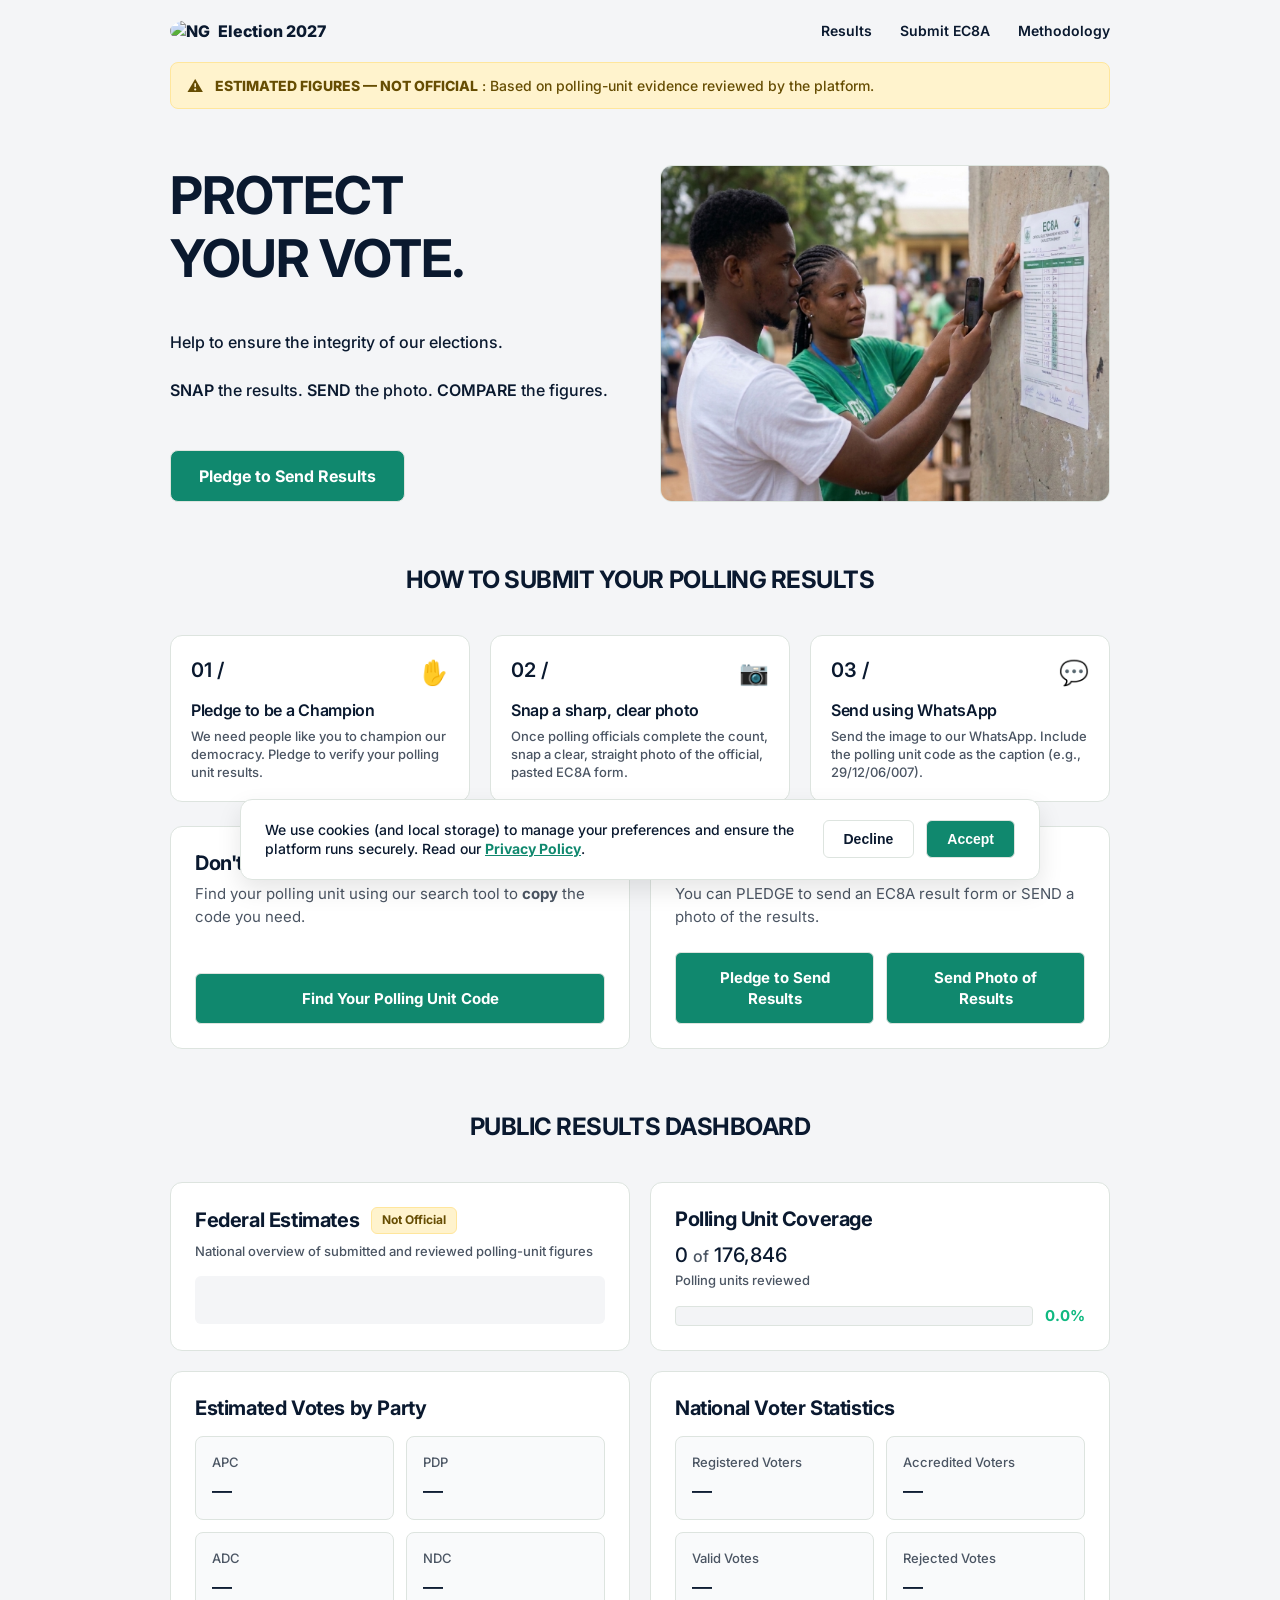
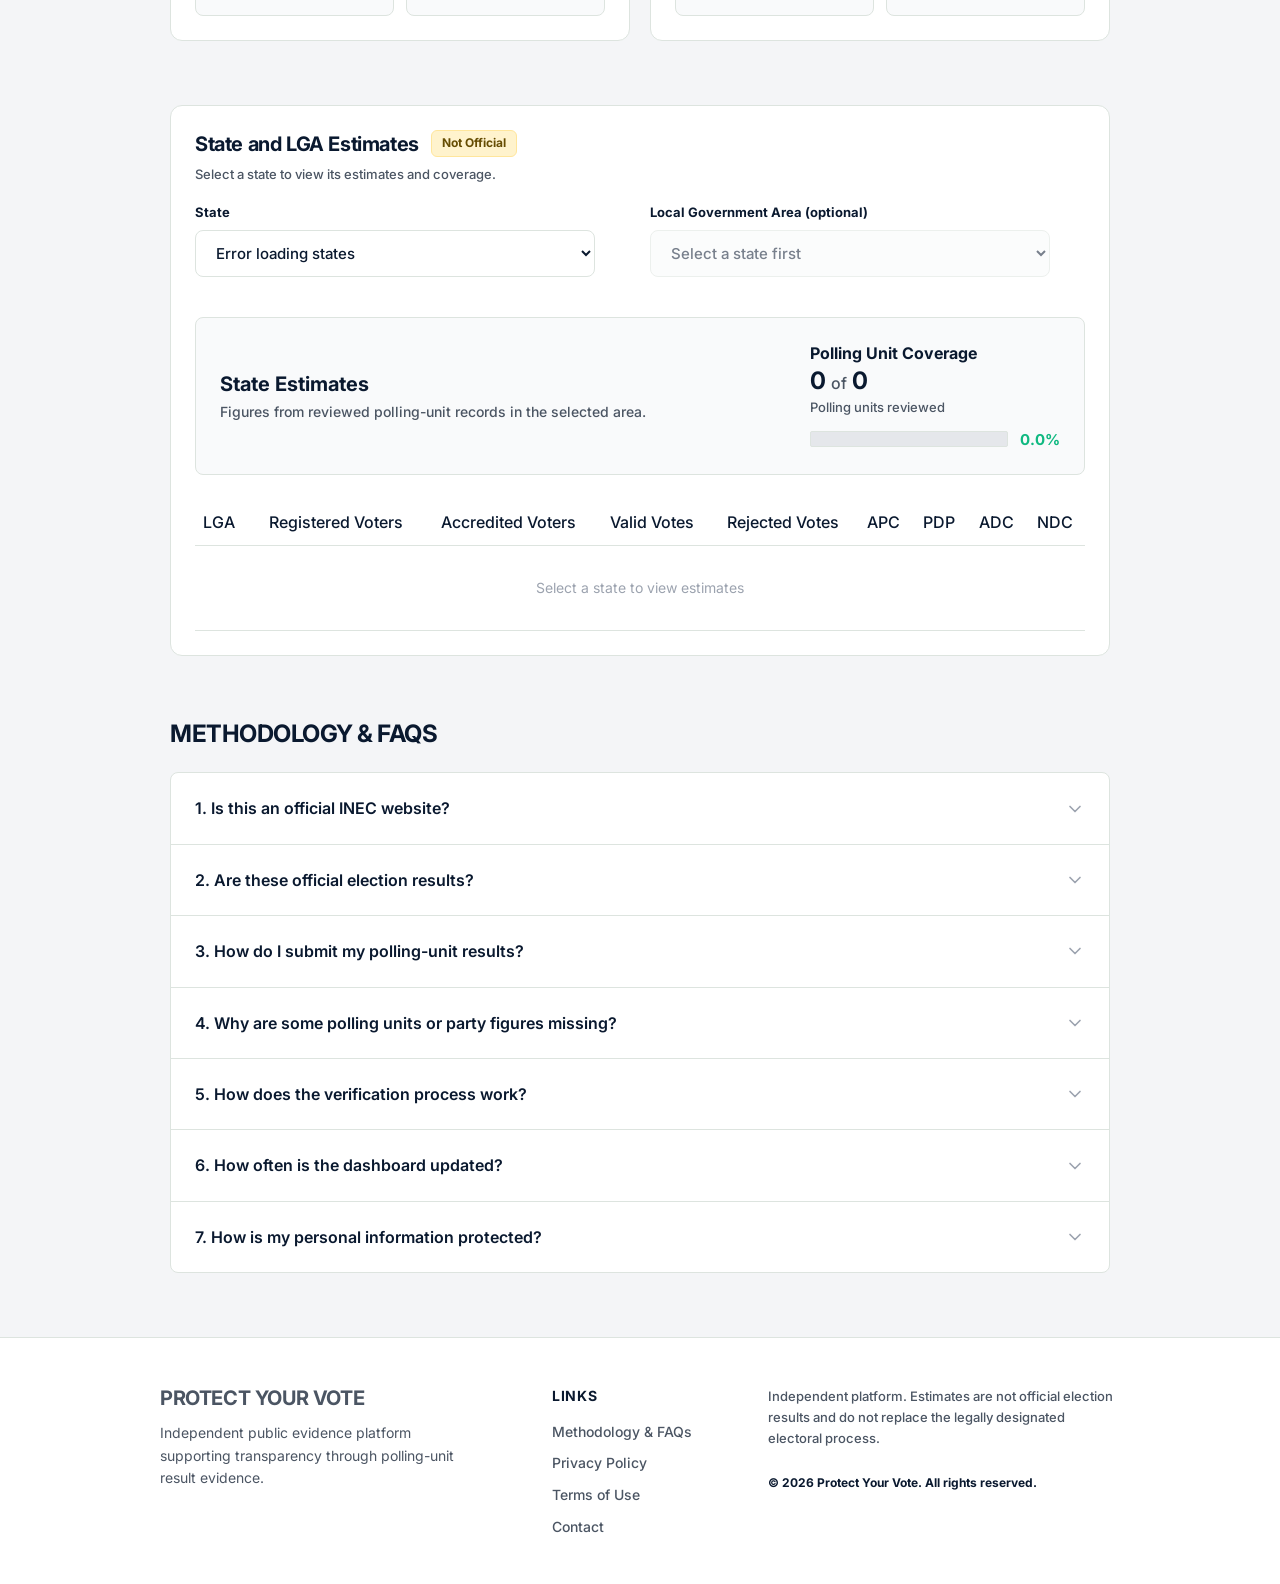
==== commit 8583f3b3: "Refactor comments and update button link text Updated comments for clarity and fixed typos in button" ====
--- a/index.html
+++ b/index.html
@@ -37,7 +37,7 @@
         
         .section-title { font-size: 24px; text-transform: uppercase; margin: 64px 0 24px; }
         
-        /* UPDATED: Increased bottom margin for more space above cards */
+        /* Increased bottom margin for more space above cards */
         .section-title-center { font-size: 24px; text-transform: uppercase; margin: 64px 0 40px; text-align: center; }
 
         /* Navigation */
@@ -59,7 +59,7 @@
             gap: 12px; 
             font-size: 14px; 
             font-weight: 500; 
-            margin-bottom: 56px; /* UPDATED: Increased space below alert */
+            margin-bottom: 56px; /* Increased space below alert */
             line-height: 1.5;
         }
         .alert-pill span:first-child { font-size: 16px; line-height: 1; }
@@ -470,12 +470,12 @@
     <section class="hero" id="submit">
         <div class="hero-text">
             <h1>Protect<br>Your Vote.</h1>
-            <!-- Added <br><br> for spacing -->
             <p>
                 Help to ensure the integrity of our elections.<br><br>
                 <span>SNAP</span> the results. <span>SEND</span> the photo. <span>COMPARE</span> the figures.
             </p>
-            <a href="#" class="btn-primary" target="_blank">Pledge to Send Results</a>
+            <!-- Link now points to your pledge.html page -->
+            <a href="pledge.html" class="btn-primary">Pledge to Send Results</a>
         </div>
         
         <div class="hero-image-wrapper">
@@ -483,7 +483,7 @@
         </div>
     </section>
 
-    <!-- How to Submit (Centered, with updated margin spacing) -->
+    <!-- How to Submit (Centered) -->
     <h2 class="section-title-center">How to Submit Your Polling Results</h2>
     <div class="steps-grid">
         <div class="step-card">
@@ -517,20 +517,23 @@
         <div class="action-panel">
             <h3>Don't know your polling unit code?</h3>
             <p>Find your polling unit using our search tool to <strong>copy</strong> the code you need.</p>
-            <a href="search.html" class="btn-action" style="margin-top: auto;">Find you Polling-Unit Code</a>
+            <!-- UPDATED: Link to search.html and fixed typo in button text -->
+            <a href="search.html" class="btn-action" style="margin-top: auto;">Find Your Polling Unit Code</a>
         </div>
         
         <div class="action-panel">
             <h3>Ready to contribute?</h3>
             <p>You can PLEDGE to send an EC8A result form or SEND a photo of the results.</p>
             <div class="action-buttons-row">
-                <a href="#" class="btn-action" target="_blank">Pledge to Send Results</a>
+                <!-- Link now points to your pledge.html page -->
+                <a href="pledge.html" class="btn-action">Pledge to Send Results</a>
+                <!-- NOTE: Replace # with your actual WhatsApp link -->
                 <a href="#" class="btn-action" target="_blank">Send Photo of Results</a>
             </div>
         </div>
     </div>
 
-    <!-- Dashboard Heading (Centered, with updated margin spacing) -->
+    <!-- Dashboard Heading -->
     <h2 class="section-title-center" id="dashboard">Public Results Dashboard</h2>
 
     <!-- FEDERAL ESTIMATES CARD SECTION -->
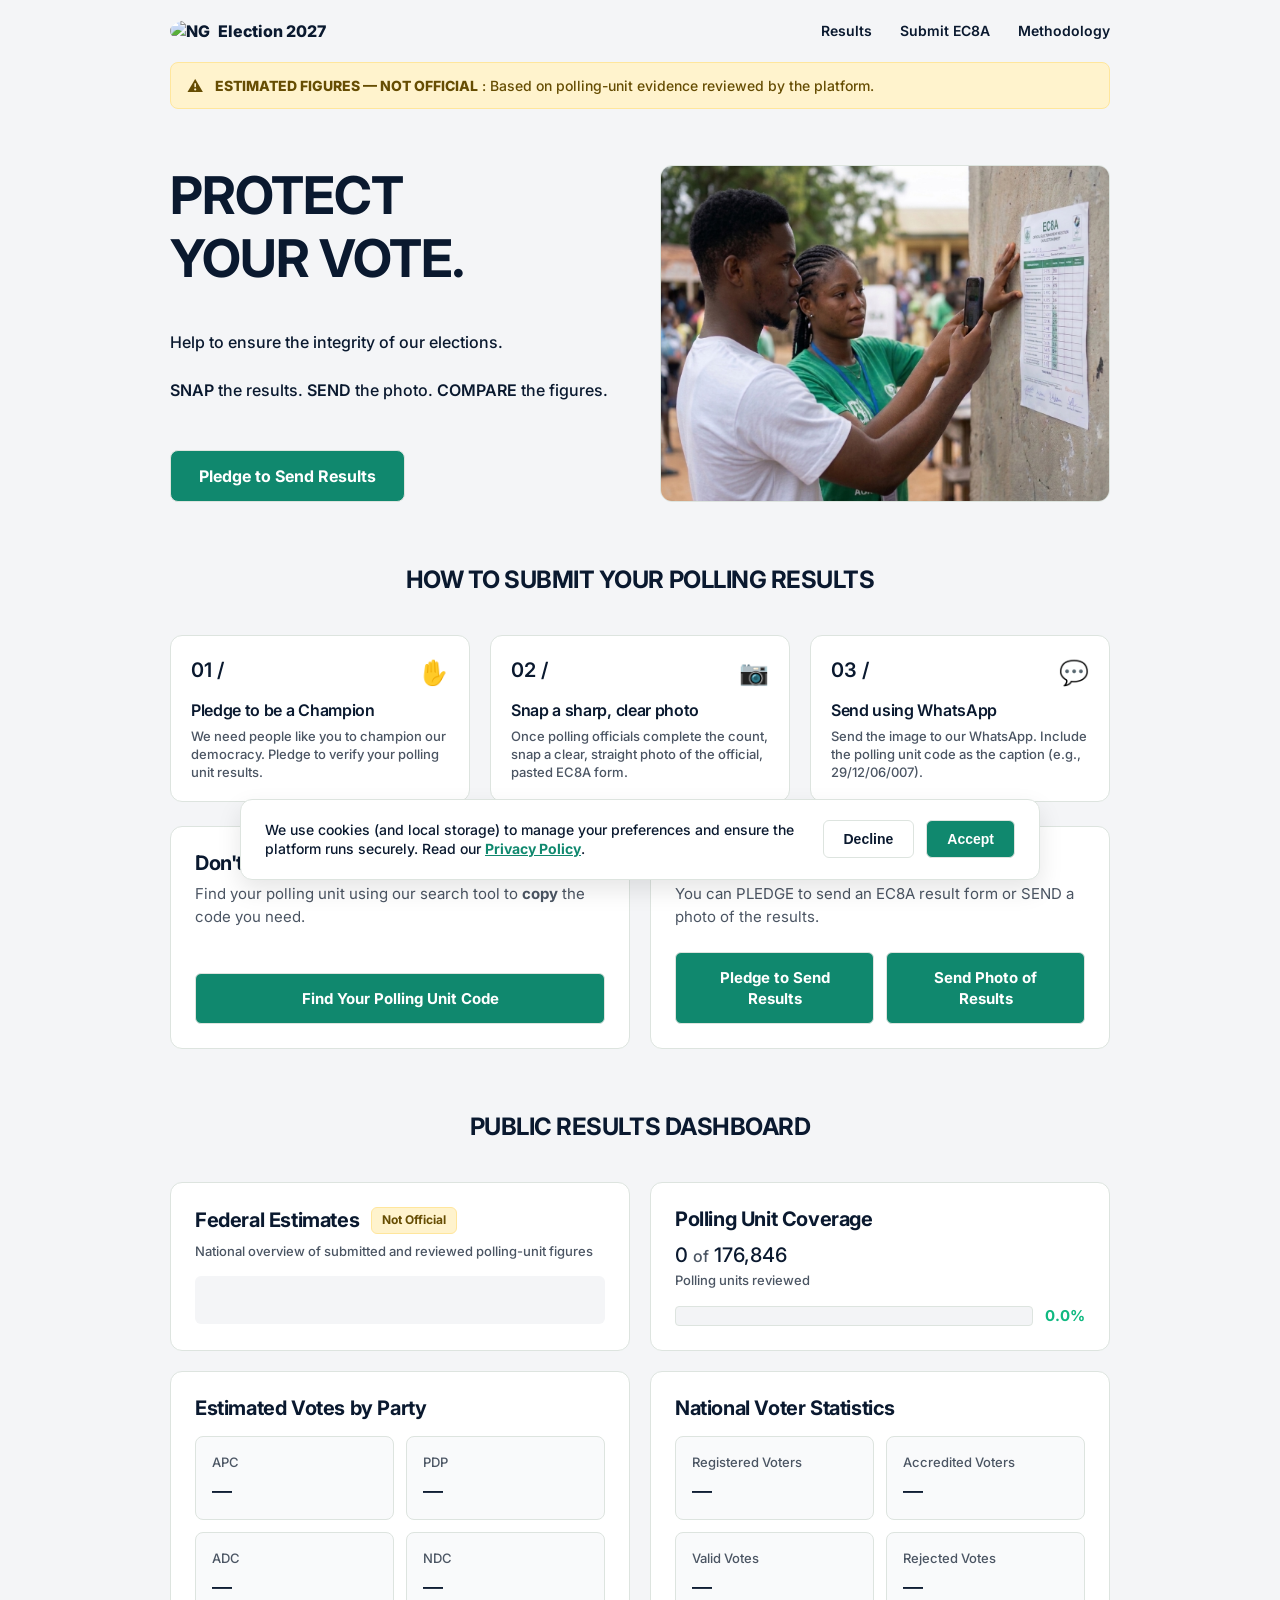
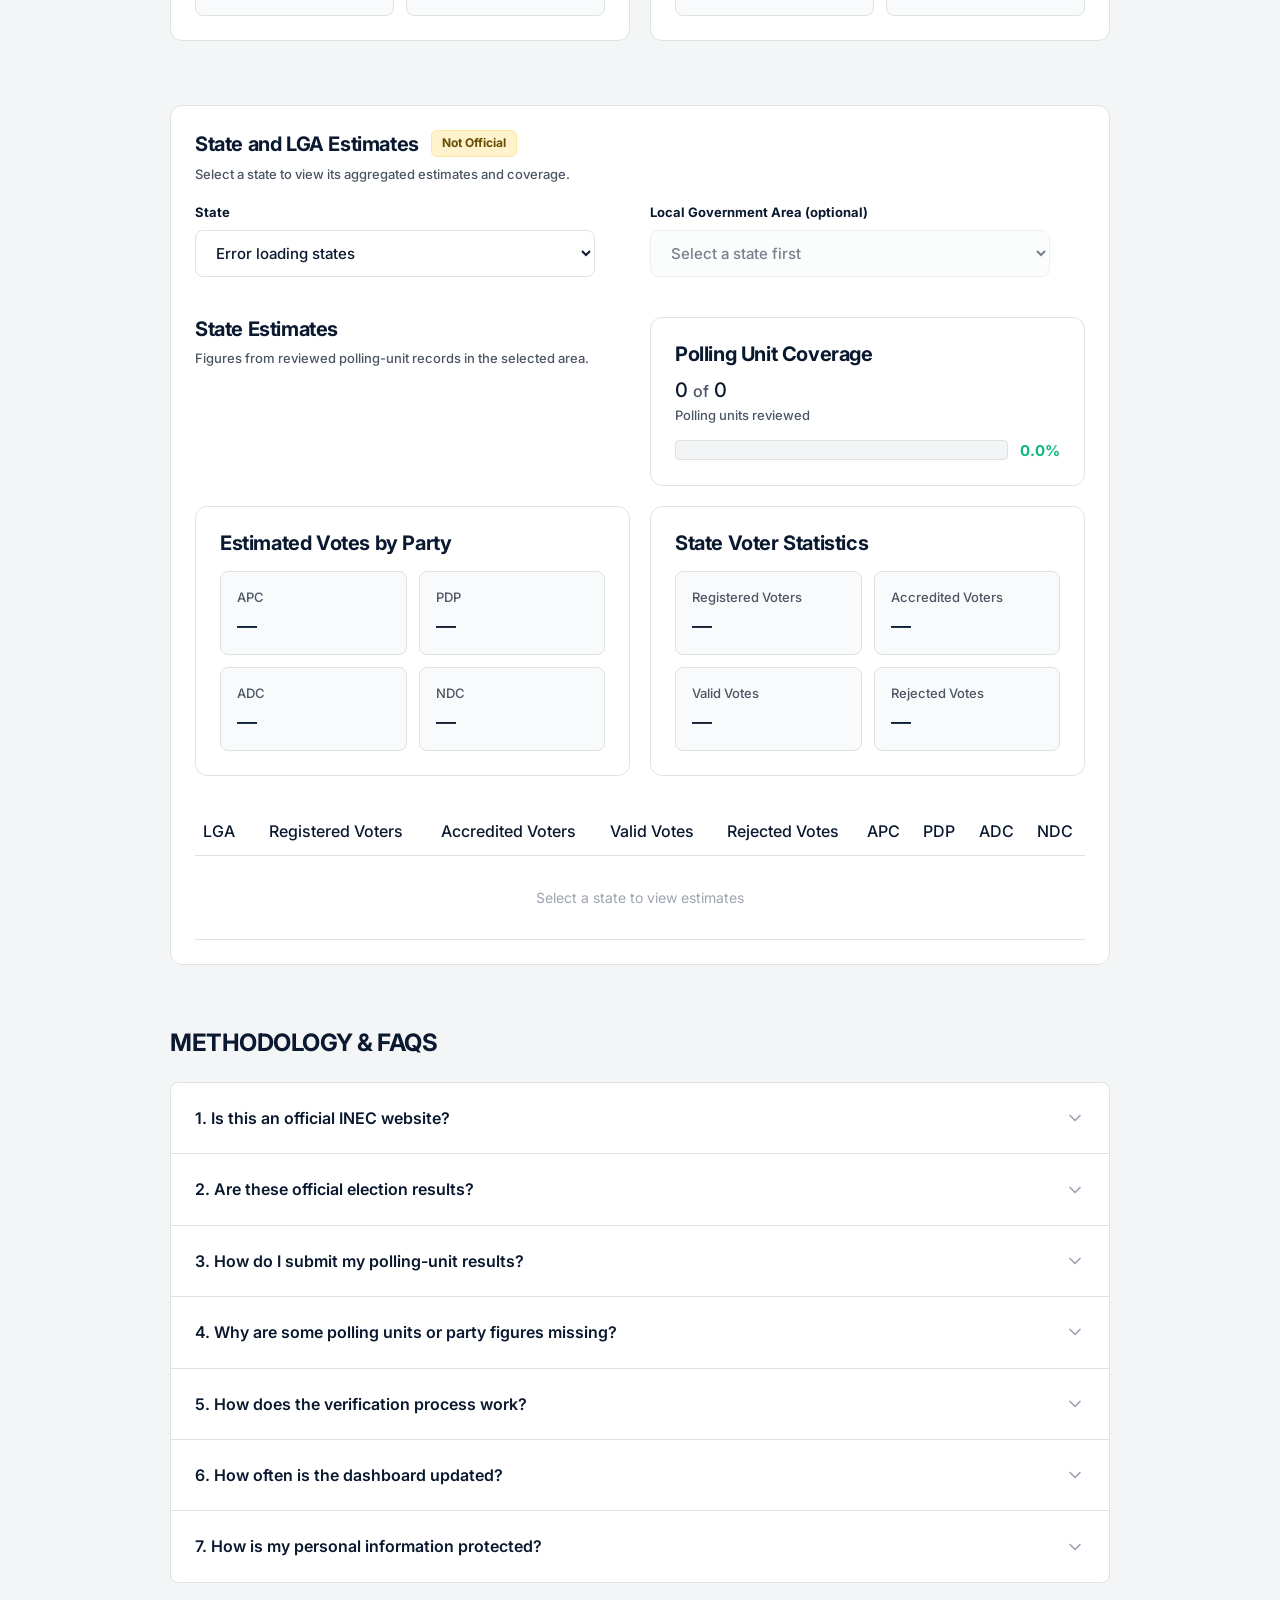
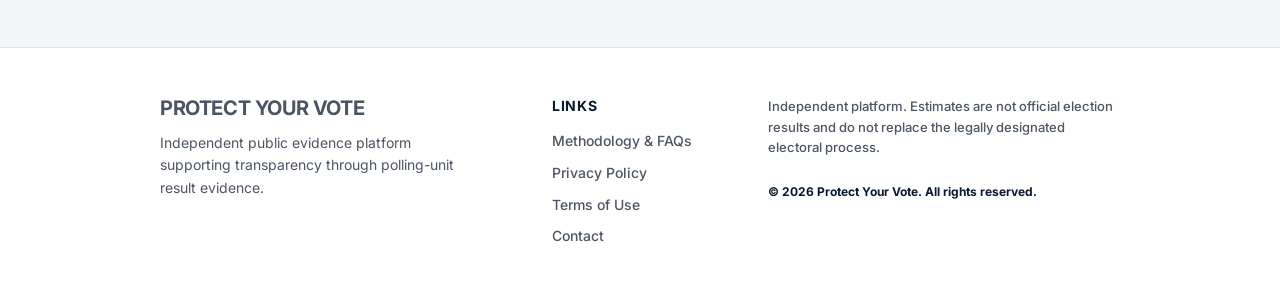
==== commit 84f3b63e: "Refactor state estimates layout and remove summary block Removed the summary block and replaced it w" ====
--- a/index.html
+++ b/index.html
@@ -36,8 +36,6 @@
         h1 { font-size: 52px; margin-bottom: 16px; text-transform: uppercase; }
         
         .section-title { font-size: 24px; text-transform: uppercase; margin: 64px 0 24px; }
-        
-        /* Increased bottom margin for more space above cards */
         .section-title-center { font-size: 24px; text-transform: uppercase; margin: 64px 0 40px; text-align: center; }
 
         /* Navigation */
@@ -59,7 +57,7 @@
             gap: 12px; 
             font-size: 14px; 
             font-weight: 500; 
-            margin-bottom: 56px; /* Increased space below alert */
+            margin-bottom: 56px;
             line-height: 1.5;
         }
         .alert-pill span:first-child { font-size: 16px; line-height: 1; }
@@ -233,32 +231,6 @@
             color: var(--ink);
         }
         .est-filters select:disabled { opacity: 0.55; cursor: not-allowed; background: #F9FAFB; }
-
-        /* Summary Block */
-        .est-summary-block {
-            background: #F9FAFB;
-            border-radius: 8px;
-            padding: 24px;
-            display: flex;
-            justify-content: space-between;
-            align-items: center;
-            margin-bottom: 24px;
-            gap: 20px;
-            border: var(--border-subtle);
-        }
-        .est-summary-left h4 { font-size: 20px; font-weight: 700; margin-bottom: 4px; color: var(--ink); }
-        .est-summary-left p { font-size: 14px; color: var(--muted); font-weight: 500; }
-        
-        .est-summary-right { min-width: 250px; }
-        .est-summary-right h4 { font-size: 16px; font-weight: 700; margin-bottom: 4px; }
-        .est-big-number { font-size: 24px; font-weight: 700; margin-bottom: 4px; color: var(--ink); line-height: 1.1; }
-        .est-big-number span { font-size: 16px; font-weight: 500; color: var(--muted); }
-        .est-summary-right p { font-size: 13px; color: var(--muted); font-weight: 500; margin-bottom: 12px; }
-        
-        .est-progress-wrapper { display: flex; align-items: center; gap: 12px; }
-        .est-progress-track { flex-grow: 1; height: 16px; background: #E5E7EB; border-radius: 2px; overflow: hidden; border: var(--border-subtle); }
-        .est-progress-fill { height: 100%; background: #10B981; border-radius: 2px; width: 0%; transition: width 0.3s ease; }
-        .est-progress-label { font-size: 15px; font-weight: 700; color: #10B981; }
 
         /* Metrics Table */
         .metrics-container { overflow-x: auto; }
@@ -420,17 +392,76 @@
         .modal-content li { margin-bottom: 8px; }
         .modal-content strong { color: var(--ink); }
 
+        /* ---------------------------------------------------------
+           MOBILE RESPONSIVENESS (Stacked Table & Fixed Progress Bars)
+           --------------------------------------------------------- */
         @media (max-width: 768px) {
             .hero { grid-template-columns: 1fr; }
             h1 { font-size: 38px; }
             .steps-grid, .action-panels, .federal-container, .est-filters { grid-template-columns: 1fr; }
             .action-buttons-row { flex-direction: column; }
-            .est-summary-block { flex-direction: column; align-items: flex-start; }
-            .est-summary-right { width: 100%; }
+            
             .nav-links { display: none; }
             .section-title, .section-title-center { margin: 48px 0 24px; }
             .dashboard-section { margin-top: 48px; }
+
+            /* 1. FIX: Progress bar aligns perfectly with text */
+            .fed-progress-wrapper { width: 100%; margin-left: 0; }
+            .fed-progress-track { flex-grow: 1; width: 100%; }
             
+            /* 2. FIX: Stack the Table & Remove horizontal scroll */
+            .metrics-container { overflow-x: hidden; }
+            
+            .metrics-table, .metrics-table thead, .metrics-table tbody, .metrics-table th, .metrics-table td, .metrics-table tr {
+                display: block;
+                width: 100%;
+            }
+            .metrics-table { min-width: 0 !important; }
+            .metrics-table thead { display: none; }
+            
+            .metrics-table tr {
+                margin-bottom: 16px;
+                border: var(--border-subtle);
+                border-radius: 8px;
+                padding: 12px 16px;
+                background: #F9FAFB;
+                box-sizing: border-box;
+            }
+            
+            /* 3. FIX: Text on left, Numbers on right with spacing */
+            .metrics-table td {
+                display: flex;
+                justify-content: space-between;
+                align-items: center;
+                border-bottom: none;
+                padding: 8px 0;
+                text-align: right;
+                font-size: 14px;
+                box-sizing: border-box;
+            }
+            
+            .metrics-table td:not(:first-child) { padding-right: 12px; }
+            
+            .metrics-table td:first-child {
+                display: block;
+                font-weight: 700;
+                font-size: 16px;
+                text-align: left;
+                border-bottom: 1px solid #DDE4DF;
+                margin-bottom: 8px;
+                padding-bottom: 8px;
+                color: var(--ink);
+            }
+            
+            .metrics-table td:nth-child(2)::before { content: "Registered Voters"; font-weight: 500; color: var(--muted); text-align: left; }
+            .metrics-table td:nth-child(3)::before { content: "Accredited Voters"; font-weight: 500; color: var(--muted); text-align: left; }
+            .metrics-table td:nth-child(4)::before { content: "Valid Votes"; font-weight: 500; color: var(--muted); text-align: left; }
+            .metrics-table td:nth-child(5)::before { content: "Rejected Votes"; font-weight: 500; color: var(--muted); text-align: left; }
+            .metrics-table td:nth-child(6)::before { content: "APC"; font-weight: 500; color: var(--muted); text-align: left; }
+            .metrics-table td:nth-child(7)::before { content: "PDP"; font-weight: 500; color: var(--muted); text-align: left; }
+            .metrics-table td:nth-child(8)::before { content: "ADC"; font-weight: 500; color: var(--muted); text-align: left; }
+            .metrics-table td:nth-child(9)::before { content: "NDC"; font-weight: 500; color: var(--muted); text-align: left; }
+
             /* Footer mobile */
             .footer-grid { grid-template-columns: 1fr; gap: 32px; }
             .cookie-banner { flex-direction: column; align-items: flex-start; gap: 16px; }
@@ -474,7 +505,6 @@
                 Help to ensure the integrity of our elections.<br><br>
                 <span>SNAP</span> the results. <span>SEND</span> the photo. <span>COMPARE</span> the figures.
             </p>
-            <!-- Link now points to your pledge.html page -->
             <a href="pledge.html" class="btn-primary">Pledge to Send Results</a>
         </div>
         
@@ -517,17 +547,14 @@
         <div class="action-panel">
             <h3>Don't know your polling unit code?</h3>
             <p>Find your polling unit using our search tool to <strong>copy</strong> the code you need.</p>
-            <!-- UPDATED: Link to search.html and fixed typo in button text -->
-            <a href="search.html" class="btn-action" style="margin-top: auto;">Find Your Polling Unit Code</a>
+            <a href="pledge.html" class="btn-action" style="margin-top: auto;">Find Your Polling Unit Code</a>
         </div>
         
         <div class="action-panel">
             <h3>Ready to contribute?</h3>
             <p>You can PLEDGE to send an EC8A result form or SEND a photo of the results.</p>
             <div class="action-buttons-row">
-                <!-- Link now points to your pledge.html page -->
                 <a href="pledge.html" class="btn-action">Pledge to Send Results</a>
-                <!-- NOTE: Replace # with your actual WhatsApp link -->
                 <a href="#" class="btn-action" target="_blank">Send Photo of Results</a>
             </div>
         </div>
@@ -586,7 +613,7 @@
             <h3>State and LGA Estimates</h3>
             <span class="badge-not-official">Not Official</span>
         </div>
-        <p class="est-subtext">Select a state to view its estimates and coverage.</p>
+        <p class="est-subtext">Select a state to view its aggregated estimates and coverage.</p>
 
         <div class="est-filters">
             <div>
@@ -603,24 +630,53 @@
             </div>
         </div>
 
-        <div class="est-summary-block">
-            <div class="est-summary-left">
-                <h4 id="dynamic-state-title">State Estimates</h4>
-                <p>Figures from reviewed polling-unit records in the selected area.</p>
-            </div>
-            <div class="est-summary-right">
-                <h4>Polling Unit Coverage</h4>
-                <div class="est-big-number" id="est-coverage-text">0 <span>of</span> 0</div>
-                <p>Polling units reviewed</p>
-                <div class="est-progress-wrapper">
-                    <div class="est-progress-track">
-                        <div class="est-progress-fill" id="est-progress-fill"></div>
+        <!-- NEW: 2x2 Grid for State Aggregations (Matches your screenshot) -->
+        <div class="federal-container" style="margin-bottom: 32px;">
+            <!-- Top Left -->
+            <div class="fed-card" style="background: transparent; border: none; padding: 0;">
+                <div class="fed-header-row">
+                    <h3 id="dynamic-state-title">State Estimates</h3>
+                </div>
+                <p class="fed-subtext">Figures from reviewed polling-unit records in the selected area.</p>
+            </div>
+
+            <!-- Top Right -->
+            <div class="fed-card">
+                <h3>Polling Unit Coverage</h3>
+                <div class="fed-big-number" id="est-coverage-text">0 <span>of</span> 0</div>
+                <p class="fed-subtext">Polling units reviewed</p>
+                <div class="fed-progress-wrapper">
+                    <div class="fed-progress-track">
+                        <div class="fed-progress-fill" id="est-progress-fill"></div>
                     </div>
-                    <div class="est-progress-label" id="est-coverage-pct">0.0%</div>
+                    <div class="fed-progress-label" id="est-coverage-pct">0.0%</div>
                 </div>
             </div>
-        </div>
-
+
+            <!-- Bottom Left -->
+            <div class="fed-card">
+                <h3>Estimated Votes by Party</h3>
+                <div class="fed-stat-grid">
+                    <div class="fed-stat-box"><span class="label">APC</span><span class="value" id="est-apc">—</span></div>
+                    <div class="fed-stat-box"><span class="label">PDP</span><span class="value" id="est-pdp">—</span></div>
+                    <div class="fed-stat-box"><span class="label">ADC</span><span class="value" id="est-adc">—</span></div>
+                    <div class="fed-stat-box"><span class="label">NDC</span><span class="value" id="est-ndc">—</span></div>
+                </div>
+            </div>
+
+            <!-- Bottom Right -->
+            <div class="fed-card">
+                <h3>State Voter Statistics</h3>
+                <div class="fed-stat-grid">
+                    <div class="fed-stat-box"><span class="label">Registered Voters</span><span class="value" id="est-registered">—</span></div>
+                    <div class="fed-stat-box"><span class="label">Accredited Voters</span><span class="value" id="est-accredited">—</span></div>
+                    <div class="fed-stat-box"><span class="label">Valid Votes</span><span class="value" id="est-valid">—</span></div>
+                    <div class="fed-stat-box"><span class="label">Rejected Votes</span><span class="value" id="est-rejected">—</span></div>
+                </div>
+            </div>
+        </div>
+
+        <!-- Metrics Row (Table) -->
         <div class="metrics-container">
             <table class="metrics-table">
                 <thead>
@@ -939,7 +995,7 @@
     </div>
 </dialog>
 
-<script src="app.js?v=9"></script>
+<script src="app.js?v=12"></script>
 
 <script>
     // 1. Exclusive Accordion Fallback
